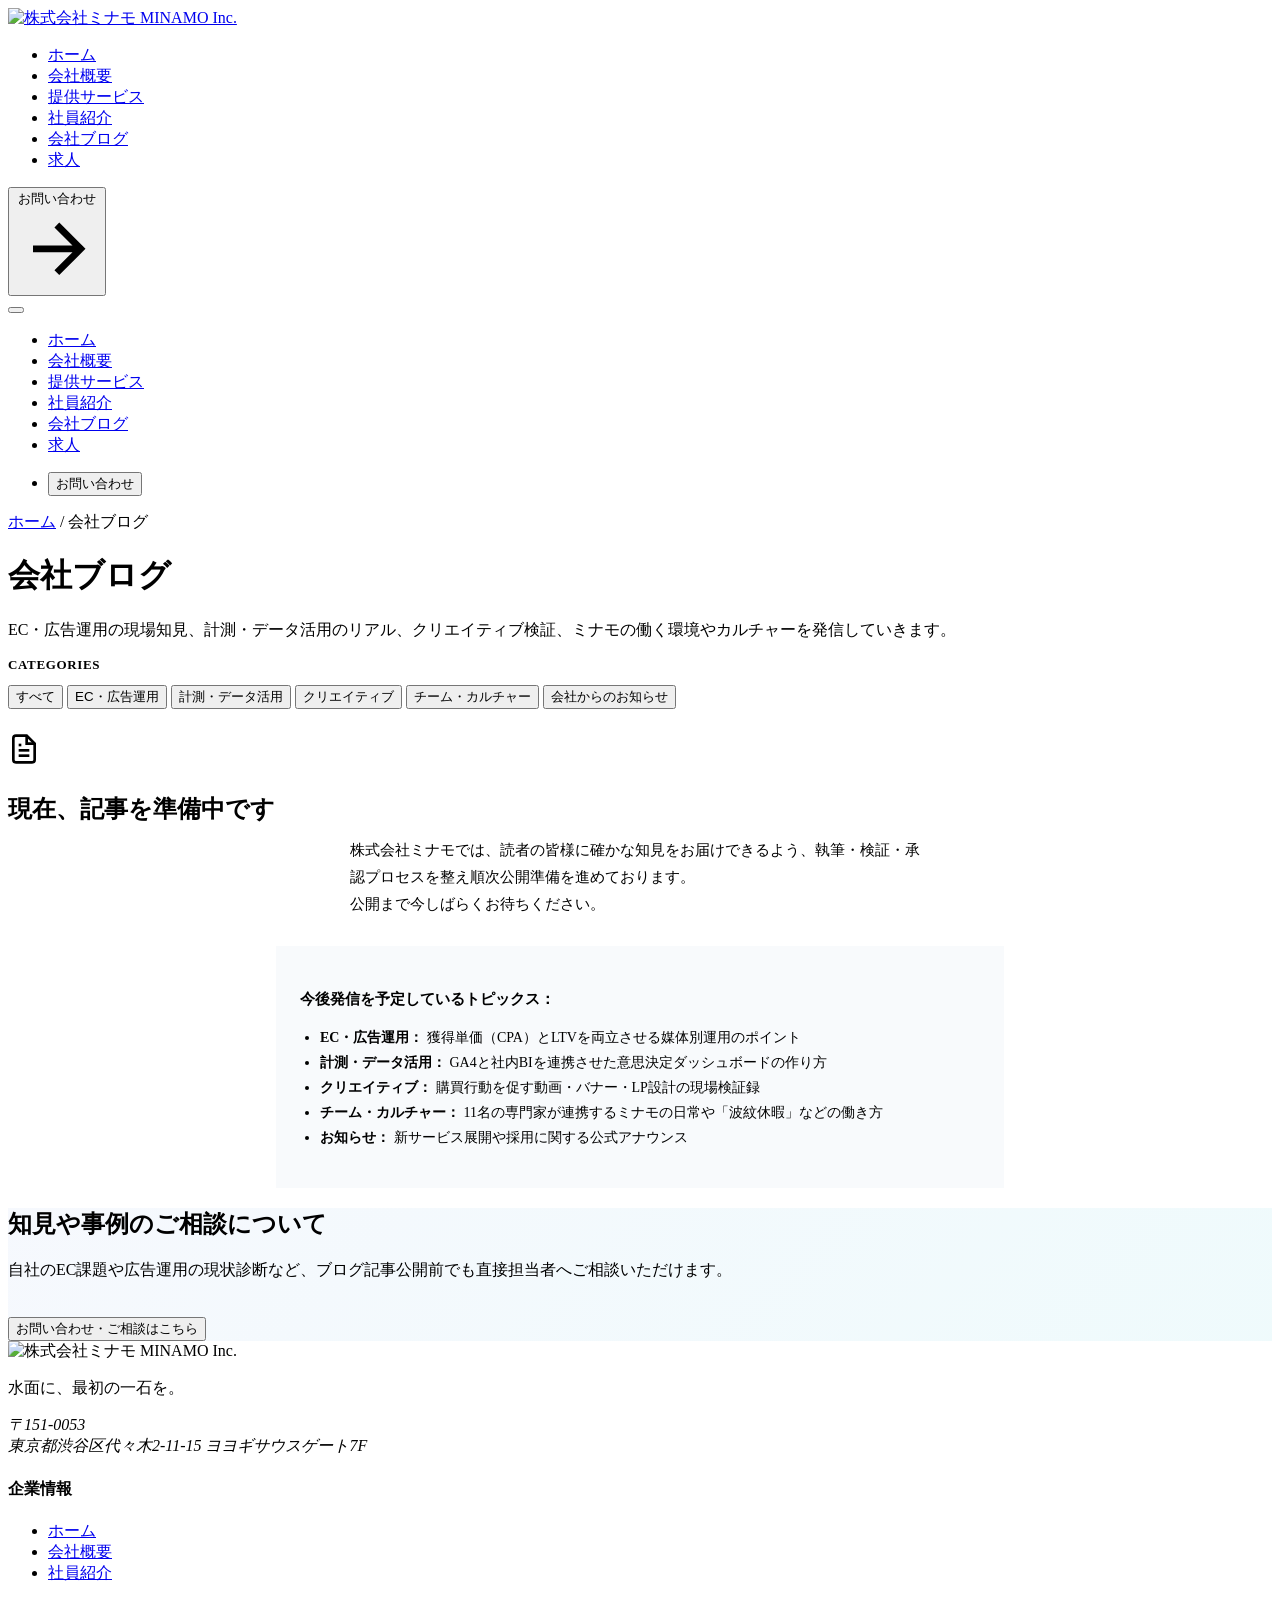
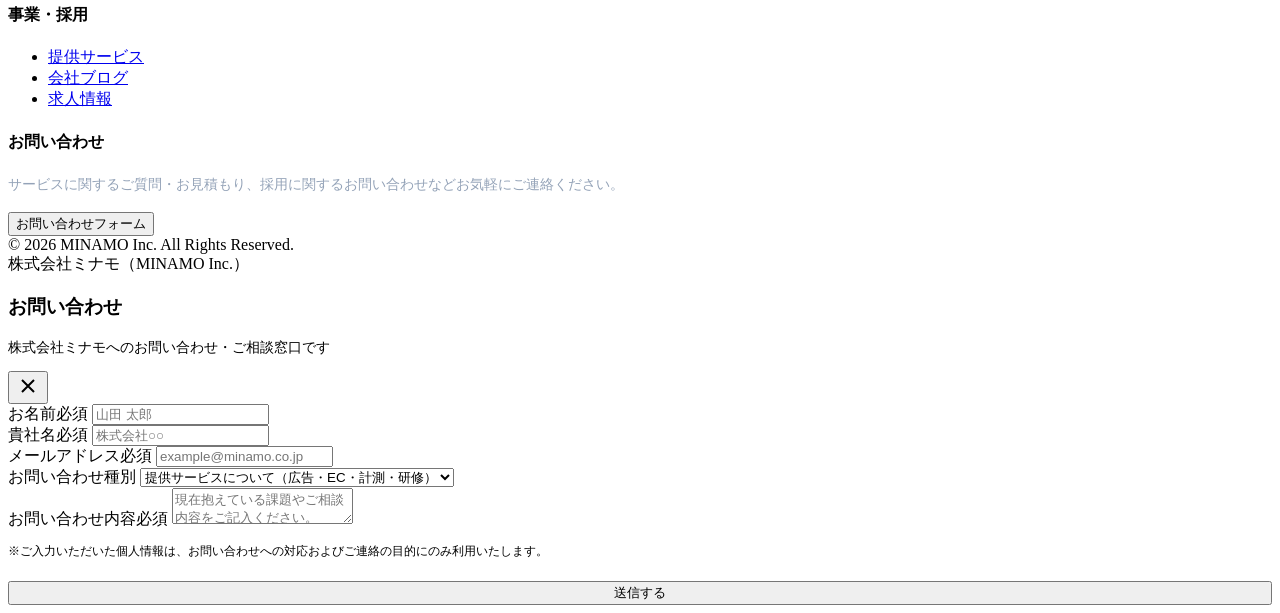
==== blog.html @ c0351ebf "Add files via upload" ====
<!DOCTYPE html>
<html lang="ja">
<head>
  <meta charset="UTF-8">
  <meta name="viewport" content="width=device-width, initial-scale=1.0">
  <title>会社ブログ｜株式会社ミナモ（MINAMO Inc.）</title>
  <meta name="description" content="株式会社ミナモ（MINAMO Inc.）の公式ブログです。EC・広告運用、計測・データ活用、クリエイティブ、チームカルチャー、会社からのお知らせをお届けします。">
  <link rel="icon" type="image/svg+xml" href="assets/images/favicon.svg">
  <link rel="stylesheet" href="assets/css/style.css">
  <link rel="stylesheet" href="assets/css/animations.css">
</head>
<body>

  <!-- Site Header -->
  <header class="site-header">
    <div class="container header-inner">
      <a href="index.html" class="site-brand" aria-label="株式会社ミナモ ホーム">
        <img src="assets/images/logo.svg" alt="株式会社ミナモ MINAMO Inc.">
      </a>
      <nav class="nav-desktop" aria-label="メインナビゲーション">
        <ul class="nav-links">
          <li><a href="index.html" class="nav-link">ホーム</a></li>
          <li><a href="company.html" class="nav-link">会社概要</a></li>
          <li><a href="services.html" class="nav-link">提供サービス</a></li>
          <li><a href="team.html" class="nav-link">社員紹介</a></li>
          <li><a href="blog.html" class="nav-link active">会社ブログ</a></li>
          <li><a href="careers.html" class="nav-link">求人</a></li>
        </ul>
        <div class="header-cta">
          <button class="btn btn-primary btn-sm" data-open-modal="contact">
            お問い合わせ
            <svg class="btn-icon" viewBox="0 0 24 24" fill="none" stroke="currentColor" stroke-width="2"><path d="M5 12h14M12 5l7 7-7 7"/></svg>
          </button>
        </div>
      </nav>
      <button class="mobile-toggle" aria-label="メニューを開閉する">
        <span class="hamburger-line"></span>
        <span class="hamburger-line"></span>
        <span class="hamburger-line"></span>
      </button>
    </div>
  </header>

  <!-- Mobile Nav Overlay -->
  <div class="mobile-nav-overlay">
    <ul class="mobile-nav-links">
      <li><a href="index.html" class="nav-link">ホーム</a></li>
      <li><a href="company.html" class="nav-link">会社概要</a></li>
      <li><a href="services.html" class="nav-link">提供サービス</a></li>
      <li><a href="team.html" class="nav-link">社員紹介</a></li>
      <li><a href="blog.html" class="nav-link active">会社ブログ</a></li>
      <li><a href="careers.html" class="nav-link">求人</a></li>
      <li style="margin-top: 16px;">
        <button class="btn btn-primary btn-lg" data-open-modal="contact">お問い合わせ</button>
      </li>
    </ul>
  </div>

  <!-- Subpage Hero -->
  <div class="subpage-hero">
    <div class="container">
      <nav class="breadcrumbs" aria-label="パンくずリスト">
        <a href="index.html">ホーム</a>
        <span>/</span>
        <span>会社ブログ</span>
      </nav>
      <h1 class="subpage-title">会社ブログ</h1>
      <p class="subpage-desc">
        EC・広告運用の現場知見、計測・データ活用のリアル、クリエイティブ検証、ミナモの働く環境やカルチャーを発信していきます。
      </p>
    </div>
  </div>

  <!-- Blog Main Section -->
  <section class="section">
    <div class="container">

      <!-- Category Filter Pills -->
      <div class="reveal">
        <div style="font-size: 0.8125rem; font-weight: 700; color: var(--color-navy); margin-bottom: 12px; letter-spacing: 0.05em;">
          CATEGORIES
        </div>
        <div class="category-pills">
          <button class="category-pill active">すべて</button>
          <button class="category-pill">EC・広告運用</button>
          <button class="category-pill">計測・データ活用</button>
          <button class="category-pill">クリエイティブ</button>
          <button class="category-pill">チーム・カルチャー</button>
          <button class="category-pill">会社からのお知らせ</button>
        </div>
      </div>

      <!-- Empty State: 記事を準備中です -->
      <div class="empty-blog-box reveal reveal-delay-1" style="margin-top: 24px;">
        <div class="empty-icon-wrap">
          <svg width="32" height="32" viewBox="0 0 24 24" fill="none" stroke="currentColor" stroke-width="2"><path d="M14 2H6a2 2 0 0 0-2 2v16a2 2 0 0 0 2 2h12a2 2 0 0 0 2-2V8z"/><polyline points="14 2 14 8 20 8"/><line x1="16" y1="13" x2="8" y2="13"/><line x1="16" y1="17" x2="8" y2="17"/><polyline points="10 9 9 9 8 9"/></svg>
        </div>
        <h3 style="font-size: 1.5rem; margin-bottom: 12px; color: var(--color-navy);">現在、記事を準備中です</h3>
        <p style="color: var(--color-text-muted); font-size: 0.9375rem; max-width: 580px; margin: 0 auto 28px; line-height: 1.8;">
          株式会社ミナモでは、読者の皆様に確かな知見をお届けできるよう、執筆・検証・承認プロセスを整え順次公開準備を進めております。<br>
          公開まで今しばらくお待ちください。
        </p>

        <!-- Category Roadmap / Preview Box -->
        <div style="max-width: 680px; margin: 0 auto; background: #F8FAFC; border: 1px solid var(--color-border); border-radius: var(--radius-md); padding: 24px; text-align: left;">
          <h4 style="font-size: 0.9375rem; color: var(--color-navy); margin-bottom: 16px; font-weight: 700;">
            今後発信を予定しているトピックス：
          </h4>
          <ul style="padding-left: 20px; font-size: 0.875rem; color: var(--color-text-body); line-height: 1.8;">
            <li><strong>EC・広告運用：</strong> 獲得単価（CPA）とLTVを両立させる媒体別運用のポイント</li>
            <li><strong>計測・データ活用：</strong> GA4と社内BIを連携させた意思決定ダッシュボードの作り方</li>
            <li><strong>クリエイティブ：</strong> 購買行動を促す動画・バナー・LP設計の現場検証録</li>
            <li><strong>チーム・カルチャー：</strong> 11名の専門家が連携するミナモの日常や「波紋休暇」などの働き方</li>
            <li><strong>お知らせ：</strong> 新サービス展開や採用に関する公式アナウンス</li>
          </ul>
        </div>
      </div>

    </div>
  </section>

  <!-- CTA Section -->
  <section class="section" style="background: linear-gradient(135deg, rgba(26, 91, 216, 0.04) 0%, rgba(52, 198, 217, 0.08) 100%); border-top: 1px solid var(--color-border);">
    <div class="container text-center reveal">
      <h2 class="section-title" style="margin-bottom: 20px;">知見や事例のご相談について</h2>
      <p class="section-lead" style="margin-left: auto; margin-right: auto; margin-bottom: 36px;">
        自社のEC課題や広告運用の現状診断など、ブログ記事公開前でも直接担当者へご相談いただけます。
      </p>
      <button class="btn btn-primary btn-lg" data-open-modal="contact">お問い合わせ・ご相談はこちら</button>
    </div>
  </section>

  <!-- Site Footer -->
  <footer class="site-footer">
    <div class="container">
      <div class="footer-top">
        <div>
          <div class="footer-brand">
            <img src="assets/images/logo-white.svg" alt="株式会社ミナモ MINAMO Inc.">
          </div>
          <p class="footer-copy-text">水面に、最初の一石を。</p>
          <address class="footer-address">
            〒151-0053<br>
            東京都渋谷区代々木2-11-15 ヨヨギサウスゲート7F
          </address>
        </div>
        <div>
          <h4 class="footer-heading">企業情報</h4>
          <ul class="footer-links">
            <li><a href="index.html">ホーム</a></li>
            <li><a href="company.html">会社概要</a></li>
            <li><a href="team.html">社員紹介</a></li>
          </ul>
        </div>
        <div>
          <h4 class="footer-heading">事業・採用</h4>
          <ul class="footer-links">
            <li><a href="services.html">提供サービス</a></li>
            <li><a href="blog.html">会社ブログ</a></li>
            <li><a href="careers.html">求人情報</a></li>
          </ul>
        </div>
        <div>
          <h4 class="footer-heading">お問い合わせ</h4>
          <p style="font-size: 0.875rem; color: #94A3B8; margin-bottom: 16px; line-height: 1.6;">
            サービスに関するご質問・お見積もり、採用に関するお問い合わせなどお気軽にご連絡ください。
          </p>
          <button class="btn btn-outline-white btn-sm" data-open-modal="contact">お問い合わせフォーム</button>
        </div>
      </div>
      <div class="footer-bottom">
        <div>&copy; 2026 MINAMO Inc. All Rights Reserved.</div>
        <div>株式会社ミナモ（MINAMO Inc.）</div>
      </div>
    </div>
  </footer>

  <!-- Contact Modal -->
  <div class="modal-backdrop" id="contact-modal" role="dialog" aria-modal="true" aria-labelledby="modal-title">
    <div class="modal-dialog">
      <div class="modal-header">
        <div>
          <h3 class="modal-title" id="modal-title">お問い合わせ</h3>
          <p style="font-size: 0.875rem; color: var(--color-text-muted); margin-top: 4px;">
            株式会社ミナモへのお問い合わせ・ご相談窓口です
          </p>
        </div>
        <button class="modal-close-btn" data-close-modal aria-label="閉じる">
          <svg width="24" height="24" viewBox="0 0 24 24" fill="none" stroke="currentColor" stroke-width="2"><path d="M18 6L6 18M6 6l12 12"/></svg>
        </button>
      </div>
      <div class="modal-body">
        <div id="contact-success-msg" style="display: none; text-align: center; padding: 32px 16px;">
          <div style="width: 56px; height: 56px; background: rgba(52, 198, 217, 0.15); border-radius: 50%; display: flex; align-items: center; justify-content: center; margin: 0 auto 16px; color: var(--color-primary);">
            <svg width="28" height="28" viewBox="0 0 24 24" fill="none" stroke="currentColor" stroke-width="2"><polyline points="20 6 9 17 4 12"/></svg>
          </div>
          <h4 style="font-size: 1.25rem; margin-bottom: 8px; color: var(--color-navy);">送信が完了しました</h4>
          <p style="color: var(--color-text-muted); font-size: 0.9375rem;">
            お問い合わせいただきありがとうございます。<br>担当者より通常2営業日以内にご連絡いたします。
          </p>
          <button class="btn btn-outline btn-sm" data-close-modal style="margin-top: 24px;">閉じる</button>
        </div>

        <form id="contact-form">
          <div class="form-group">
            <label class="form-label" for="contact-name">お名前<span class="badge-req">必須</span></label>
            <input class="form-input" type="text" id="contact-name" name="name" placeholder="山田 太郎" required>
          </div>
          <div class="form-group">
            <label class="form-label" for="contact-company">貴社名<span class="badge-req">必須</span></label>
            <input class="form-input" type="text" id="contact-company" name="company" placeholder="株式会社○○" required>
          </div>
          <div class="form-group">
            <label class="form-label" for="contact-email">メールアドレス<span class="badge-req">必須</span></label>
            <input class="form-input" type="email" id="contact-email" name="email" placeholder="example@minamo.co.jp" required>
          </div>
          <div class="form-group">
            <label class="form-label" for="contact-category">お問い合わせ種別</label>
            <select class="form-select" id="contact-category" name="category">
              <option value="service">提供サービスについて（広告・EC・計測・研修）</option>
              <option value="careers">採用・求人について</option>
              <option value="other">その他のお問い合わせ</option>
            </select>
          </div>
          <div class="form-group">
            <label class="form-label" for="contact-message">お問い合わせ内容<span class="badge-req">必須</span></label>
            <textarea class="form-textarea" id="contact-message" name="message" placeholder="現在抱えている課題やご相談内容をご記入ください。" required></textarea>
          </div>
          <p style="font-size: 0.75rem; color: var(--color-text-light); margin-bottom: 20px; line-height: 1.6;">
            ※ご入力いただいた個人情報は、お問い合わせへの対応およびご連絡の目的にのみ利用いたします。
          </p>
          <button type="submit" class="btn btn-primary" style="width: 100%;">送信する</button>
        </form>
      </div>
    </div>
  </div>

  <script src="assets/js/main.js"></script>
</body>
</html>
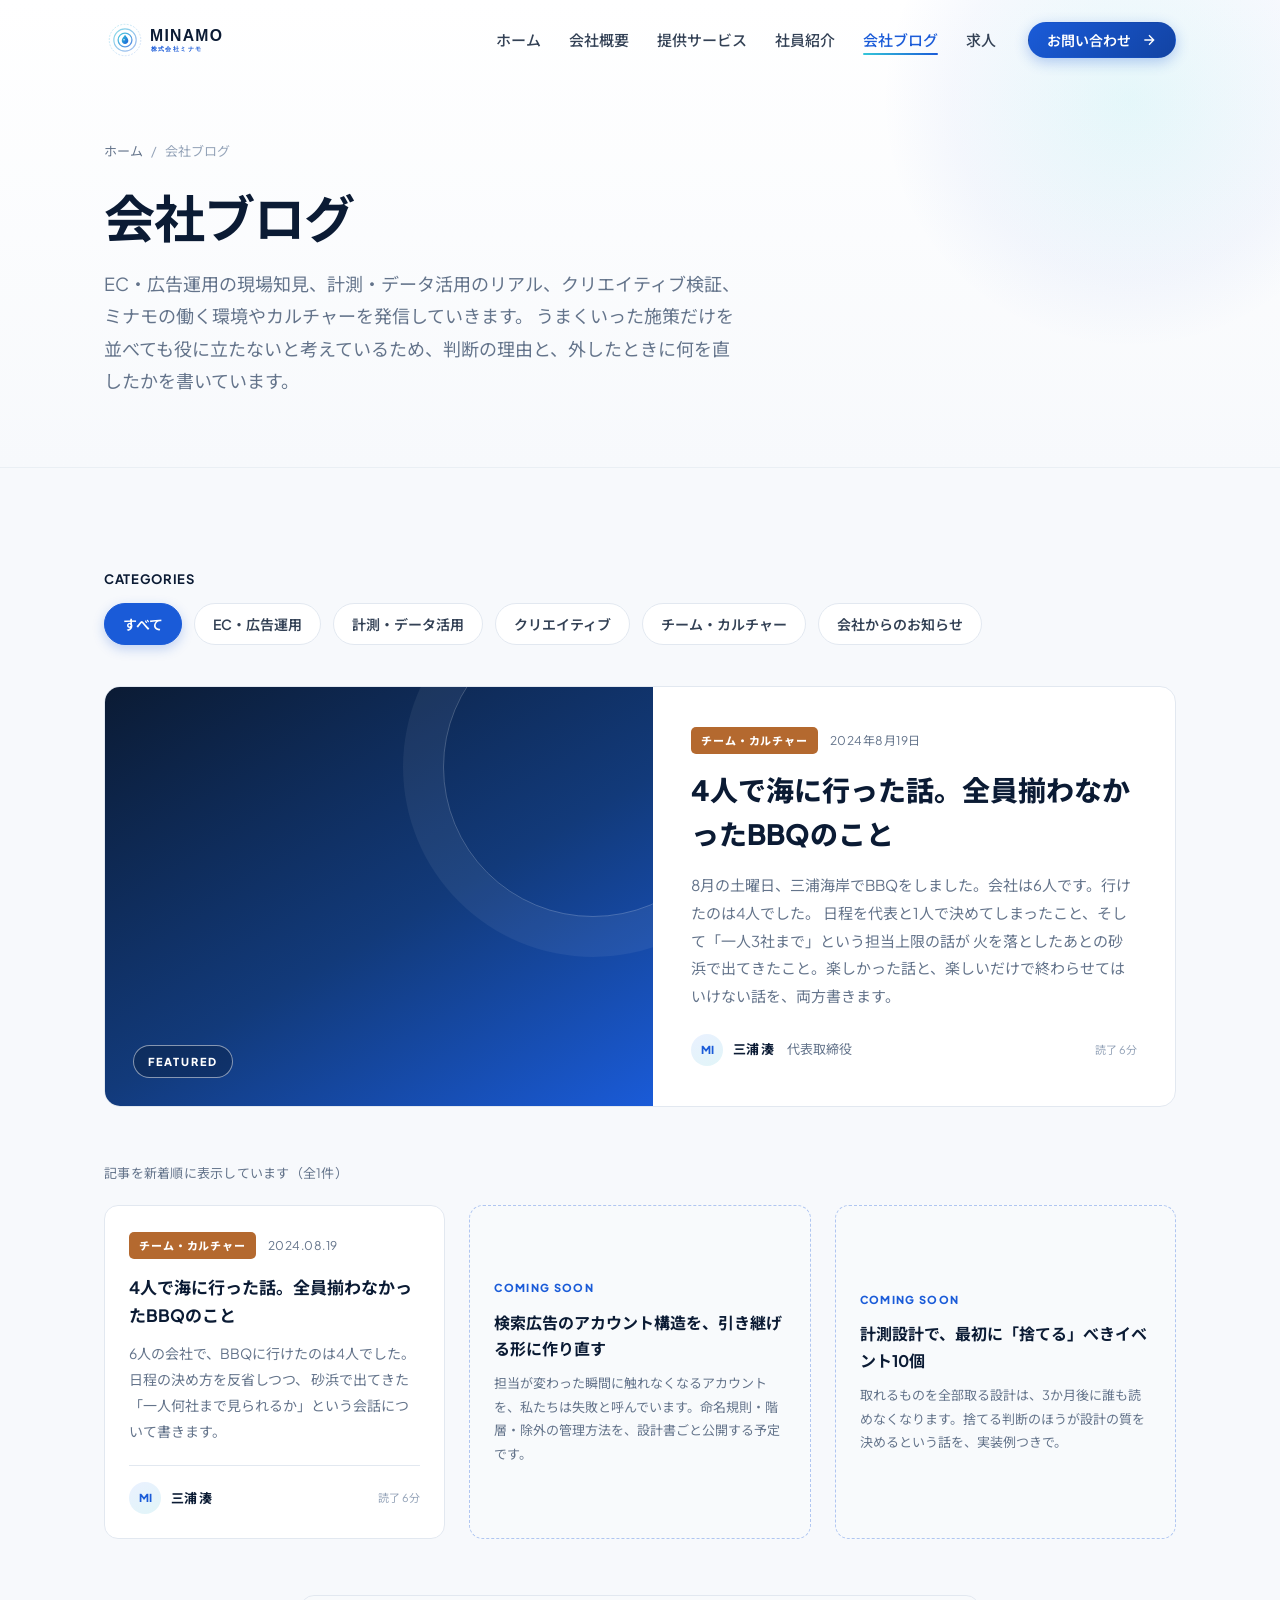
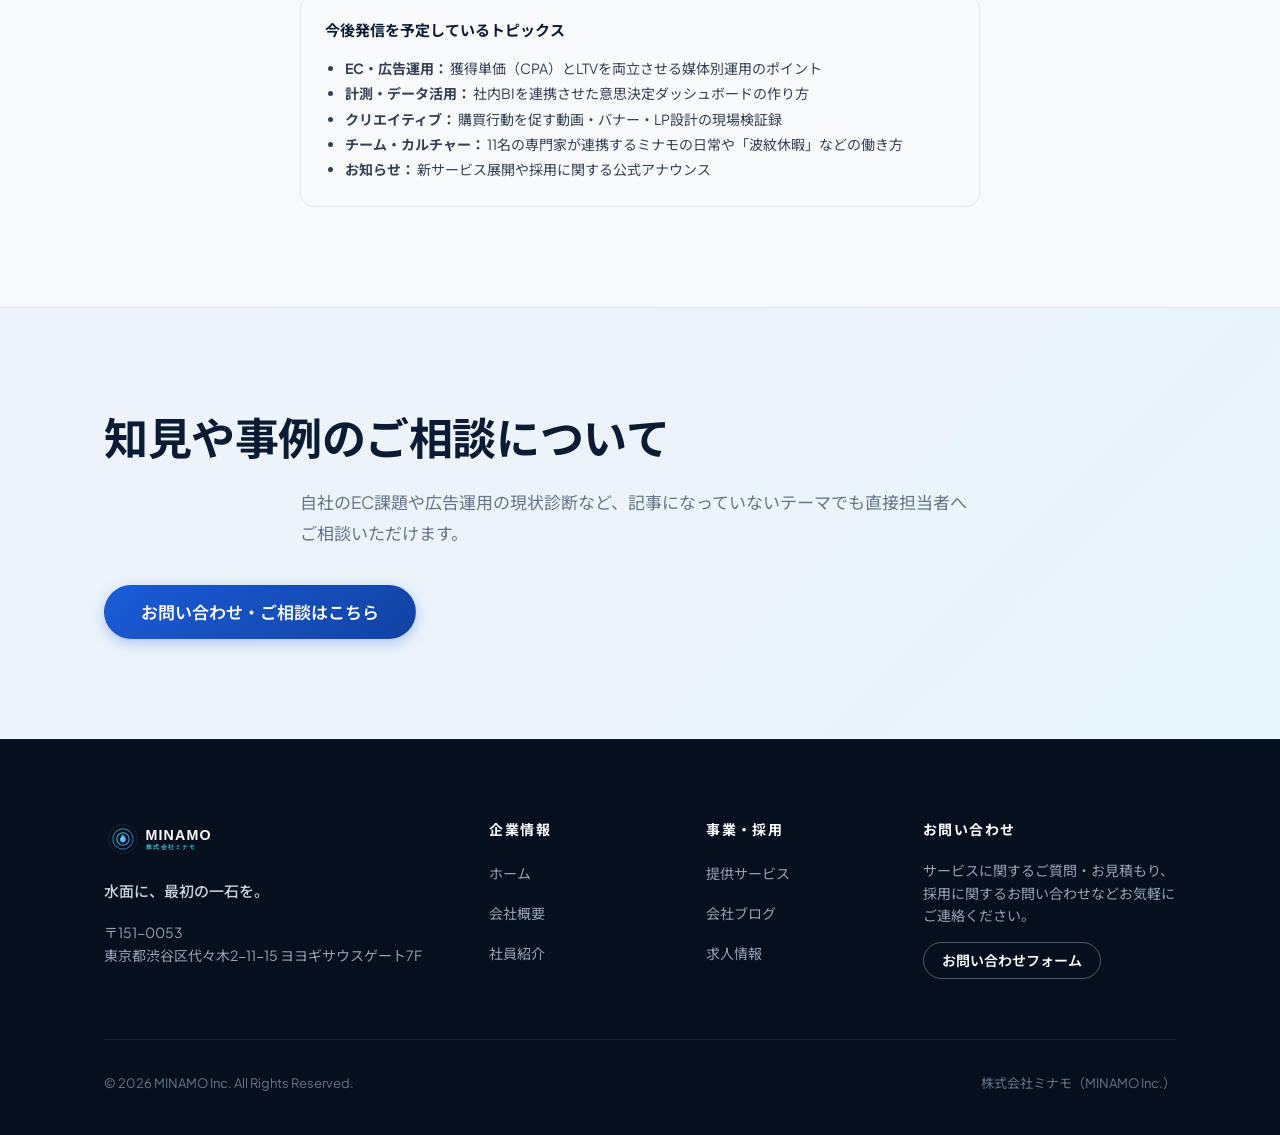
==== commit 32940f4f: "blog.html を更新" ====
--- a/blog.html
+++ b/blog.html
@@ -1,3 +1,5 @@
+<!-- Output: html -->
+<!-- File: blog.html -->
 <!DOCTYPE html>
 <html lang="ja">
 <head>
@@ -5,9 +7,136 @@
   <meta name="viewport" content="width=device-width, initial-scale=1.0">
   <title>会社ブログ｜株式会社ミナモ（MINAMO Inc.）</title>
   <meta name="description" content="株式会社ミナモ（MINAMO Inc.）の公式ブログです。EC・広告運用、計測・データ活用、クリエイティブ、チームカルチャー、会社からのお知らせをお届けします。">
+
+  <link rel="canonical" href="https://minamo-inc.github.io/blog.html">
+
+  <meta property="og:type" content="website">
+  <meta property="og:site_name" content="株式会社ミナモ（MINAMO Inc.）">
+  <meta property="og:title" content="会社ブログ｜株式会社ミナモ（MINAMO Inc.）">
+  <meta property="og:description" content="EC・広告運用の現場知見、計測・データ活用のリアル、クリエイティブ検証、ミナモの働く環境やカルチャーを発信しています。">
+  <meta property="og:url" content="https://minamo-inc.github.io/blog.html">
+  <meta property="og:image" content="https://minamo-inc.github.io/assets/images/ogp-default.jpg">
+  <meta name="twitter:card" content="summary_large_image">
+
   <link rel="icon" type="image/svg+xml" href="assets/images/favicon.svg">
+  <link rel="alternate icon" href="assets/images/favicon.ico">
+  <link rel="apple-touch-icon" href="assets/images/apple-touch-icon.png">
   <link rel="stylesheet" href="assets/css/style.css">
   <link rel="stylesheet" href="assets/css/animations.css">
+  <style>
+    /* ===== Blog Index Local Styles ===== */
+
+    /* 注目記事 */
+    .featured-post{
+      display:grid;grid-template-columns:1.05fr 1fr;gap:0;
+      border:1px solid var(--color-border,#E3E8EF);border-radius:16px;
+      overflow:hidden;background:#fff;margin:32px 0 56px;
+      transition:box-shadow .25s,transform .25s;
+    }
+    .featured-post:hover{transform:translateY(-3px);box-shadow:0 16px 38px rgba(11,27,52,.09);}
+    .featured-visual{
+      position:relative;min-height:340px;overflow:hidden;
+      background:linear-gradient(150deg,#0B1B34,#123A7A 55%,#1A5BD8);
+      display:flex;align-items:flex-end;padding:28px;
+    }
+    .featured-visual::after{
+      content:"";position:absolute;right:-90px;top:-70px;width:300px;height:300px;
+      border-radius:50%;border:1.5px solid rgba(255,255,255,.22);
+      box-shadow:0 0 0 40px rgba(255,255,255,.06);
+    }
+    .featured-visual img{position:absolute;inset:0;width:100%;height:100%;object-fit:cover;}
+    .featured-badge{
+      position:relative;z-index:2;font-size:.6875rem;font-weight:800;letter-spacing:.18em;
+      color:#fff;border:1px solid rgba(255,255,255,.5);border-radius:999px;
+      padding:6px 14px;background:rgba(11,27,52,.35);
+    }
+    .featured-body{padding:40px 38px;}
+    .featured-meta{display:flex;align-items:center;gap:12px;flex-wrap:wrap;margin-bottom:14px;}
+    .featured-body h2{
+      font-size:clamp(1.25rem,2.4vw,1.75rem);line-height:1.55;font-weight:800;
+      color:var(--color-navy,#0B1B34);margin:0 0 16px;
+    }
+    .featured-body h2 a{color:inherit;text-decoration:none;}
+    .featured-body h2 a:hover{color:var(--color-primary,#1A5BD8);}
+    .featured-body p{
+      font-size:.9375rem;line-height:1.85;color:var(--color-text-muted,#5B6472);margin:0 0 24px;
+    }
+
+    /* 記事カード */
+    .post-grid{display:grid;grid-template-columns:repeat(auto-fill,minmax(316px,1fr));gap:24px;}
+    .post-card{
+      border:1px solid var(--color-border,#E3E8EF);border-radius:14px;background:#fff;
+      padding:26px 24px 24px;display:flex;flex-direction:column;
+      transition:transform .25s,box-shadow .25s,border-color .25s;
+    }
+    .post-card:hover{
+      transform:translateY(-4px);box-shadow:0 14px 34px rgba(11,27,52,.08);
+      border-color:rgba(26,91,216,.28);
+    }
+    .post-card[hidden],.coming-card[hidden]{display:none;}
+    .post-card-top{display:flex;align-items:center;gap:12px;margin-bottom:14px;}
+    .post-card h3{
+      font-size:1.0625rem;line-height:1.65;font-weight:700;
+      color:var(--color-navy,#0B1B34);margin:0 0 12px;
+    }
+    .post-card h3 a{color:inherit;text-decoration:none;}
+    .post-card h3 a:hover{color:var(--color-primary,#1A5BD8);}
+    .post-card .excerpt{
+      font-size:.875rem;line-height:1.85;color:var(--color-text-muted,#5B6472);margin:0 0 20px;
+    }
+    .post-card-foot{margin-top:auto;padding-top:16px;border-top:1px solid var(--color-border,#E3E8EF);}
+
+    /* 共通パーツ */
+    .cat-tag{
+      display:inline-block;font-size:.6875rem;font-weight:800;letter-spacing:.08em;
+      color:#fff;background:var(--color-primary,#1A5BD8);padding:4px 10px;border-radius:5px;
+      white-space:nowrap;
+    }
+    .cat-tag.c-ec{background:#1A5BD8;}
+    .cat-tag.c-data{background:#34C6D9;color:#0B1B34;}
+    .cat-tag.c-creative{background:#7A5AC4;}
+    .cat-tag.c-culture{background:#B4692F;}
+    .cat-tag.c-news{background:#0B1B34;}
+    .post-date{font-size:.75rem;color:var(--color-text-muted,#5B6472);letter-spacing:.04em;}
+    .byline{display:flex;align-items:center;gap:10px;font-size:.8125rem;color:var(--color-text-muted,#5B6472);}
+    .byline .ava{
+      width:32px;height:32px;border-radius:50%;flex:none;overflow:hidden;
+      display:flex;align-items:center;justify-content:center;
+      background:linear-gradient(150deg,#EAF1FF,#E1F5F8);
+      color:var(--color-primary,#1A5BD8);font-weight:800;font-size:.6875rem;
+    }
+    .byline .ava img{width:100%;height:100%;object-fit:cover;}
+    .byline b{color:var(--color-navy,#0B1B34);font-weight:700;}
+    .byline .rt{margin-left:auto;font-size:.6875rem;color:var(--color-text-light,#94A3B8);}
+
+    /* 準備中カード */
+    .coming-card{
+      border:1px dashed rgba(26,91,216,.32);border-radius:14px;background:#F8FAFC;
+      padding:26px 24px;display:flex;flex-direction:column;justify-content:center;
+    }
+    .coming-card .label{
+      font-size:.6875rem;font-weight:800;letter-spacing:.12em;
+      color:var(--color-primary,#1A5BD8);margin-bottom:12px;
+    }
+    .coming-card h3{
+      font-size:1rem;line-height:1.65;font-weight:700;
+      color:var(--color-navy,#0B1B34);margin:0 0 10px;
+    }
+    .coming-card p{font-size:.8125rem;line-height:1.8;color:var(--color-text-muted,#5B6472);margin:0;}
+
+    /* 件数表示 */
+    .result-count{
+      font-size:.8125rem;color:var(--color-text-muted,#5B6472);
+      margin:28px 0 20px;letter-spacing:.02em;
+    }
+    .no-result{text-align:center;padding:56px 20px;color:var(--color-text-muted,#5B6472);font-size:.9375rem;}
+
+    @media(max-width:860px){
+      .featured-post{grid-template-columns:1fr;}
+      .featured-visual{min-height:200px;}
+      .featured-body{padding:30px 26px;}
+    }
+  </style>
 </head>
 <body>
 
@@ -67,6 +196,7 @@
       <h1 class="subpage-title">会社ブログ</h1>
       <p class="subpage-desc">
         EC・広告運用の現場知見、計測・データ活用のリアル、クリエイティブ検証、ミナモの働く環境やカルチャーを発信していきます。
+        うまくいった施策だけを並べても役に立たないと考えているため、判断の理由と、外したときに何を直したかを書いています。
       </p>
     </div>
   </div>
@@ -80,40 +210,97 @@
         <div style="font-size: 0.8125rem; font-weight: 700; color: var(--color-navy); margin-bottom: 12px; letter-spacing: 0.05em;">
           CATEGORIES
         </div>
-        <div class="category-pills">
-          <button class="category-pill active">すべて</button>
-          <button class="category-pill">EC・広告運用</button>
-          <button class="category-pill">計測・データ活用</button>
-          <button class="category-pill">クリエイティブ</button>
-          <button class="category-pill">チーム・カルチャー</button>
-          <button class="category-pill">会社からのお知らせ</button>
-        </div>
-      </div>
-
-      <!-- Empty State: 記事を準備中です -->
-      <div class="empty-blog-box reveal reveal-delay-1" style="margin-top: 24px;">
-        <div class="empty-icon-wrap">
-          <svg width="32" height="32" viewBox="0 0 24 24" fill="none" stroke="currentColor" stroke-width="2"><path d="M14 2H6a2 2 0 0 0-2 2v16a2 2 0 0 0 2 2h12a2 2 0 0 0 2-2V8z"/><polyline points="14 2 14 8 20 8"/><line x1="16" y1="13" x2="8" y2="13"/><line x1="16" y1="17" x2="8" y2="17"/><polyline points="10 9 9 9 8 9"/></svg>
-        </div>
-        <h3 style="font-size: 1.5rem; margin-bottom: 12px; color: var(--color-navy);">現在、記事を準備中です</h3>
-        <p style="color: var(--color-text-muted); font-size: 0.9375rem; max-width: 580px; margin: 0 auto 28px; line-height: 1.8;">
-          株式会社ミナモでは、読者の皆様に確かな知見をお届けできるよう、執筆・検証・承認プロセスを整え順次公開準備を進めております。<br>
-          公開まで今しばらくお待ちください。
-        </p>
-
-        <!-- Category Roadmap / Preview Box -->
-        <div style="max-width: 680px; margin: 0 auto; background: #F8FAFC; border: 1px solid var(--color-border); border-radius: var(--radius-md); padding: 24px; text-align: left;">
-          <h4 style="font-size: 0.9375rem; color: var(--color-navy); margin-bottom: 16px; font-weight: 700;">
-            今後発信を予定しているトピックス：
-          </h4>
-          <ul style="padding-left: 20px; font-size: 0.875rem; color: var(--color-text-body); line-height: 1.8;">
-            <li><strong>EC・広告運用：</strong> 獲得単価（CPA）とLTVを両立させる媒体別運用のポイント</li>
-            <li><strong>計測・データ活用：</strong> GA4と社内BIを連携させた意思決定ダッシュボードの作り方</li>
-            <li><strong>クリエイティブ：</strong> 購買行動を促す動画・バナー・LP設計の現場検証録</li>
-            <li><strong>チーム・カルチャー：</strong> 11名の専門家が連携するミナモの日常や「波紋休暇」などの働き方</li>
-            <li><strong>お知らせ：</strong> 新サービス展開や採用に関する公式アナウンス</li>
-          </ul>
-        </div>
+        <div class="category-pills" id="category-pills">
+          <button class="category-pill active" data-cat="">すべて</button>
+          <button class="category-pill" data-cat="ec">EC・広告運用</button>
+          <button class="category-pill" data-cat="data">計測・データ活用</button>
+          <button class="category-pill" data-cat="creative">クリエイティブ</button>
+          <button class="category-pill" data-cat="culture">チーム・カルチャー</button>
+          <button class="category-pill" data-cat="news">会社からのお知らせ</button>
+        </div>
+      </div>
+
+      <!-- Featured Post -->
+      <article class="featured-post reveal reveal-delay-1" data-cat="culture">
+        <a class="featured-visual" href="blog-summer-bbq-2024.html" aria-label="「4人で海に行った話。」を読む">
+          <!-- <img src="assets/images/blog/2024-08-bbq/ogp.jpg" alt="三浦海岸でのBBQの様子"> -->
+          <span class="featured-badge">FEATURED</span>
+        </a>
+        <div class="featured-body">
+          <div class="featured-meta">
+            <span class="cat-tag c-culture">チーム・カルチャー</span>
+            <time class="post-date" datetime="2024-08-19">2024年8月19日</time>
+          </div>
+          <h2><a href="blog-summer-bbq-2024.html">4人で海に行った話。全員揃わなかったBBQのこと</a></h2>
+          <p>
+            8月の土曜日、三浦海岸でBBQをしました。会社は6人です。行けたのは4人でした。
+            日程を代表と1人で決めてしまったこと、そして「一人3社まで」という担当上限の話が
+            火を落としたあとの砂浜で出てきたこと。楽しかった話と、楽しいだけで終わらせてはいけない話を、両方書きます。
+          </p>
+          <div class="byline">
+            <span class="ava">MI</span>
+            <span><b>三浦 湊</b>　代表取締役</span>
+            <span class="rt">読了 6分</span>
+          </div>
+        </div>
+      </article>
+
+      <!-- Result Count -->
+      <p class="result-count" id="result-count">記事を新着順に表示しています（全1件）</p>
+
+      <!-- Post Grid -->
+      <div class="post-grid reveal reveal-delay-2" id="post-grid">
+
+        <!-- 記事01 -->
+        <article class="post-card" data-cat="culture">
+          <div class="post-card-top">
+            <span class="cat-tag c-culture">チーム・カルチャー</span>
+            <time class="post-date" datetime="2024-08-19">2024.08.19</time>
+          </div>
+          <h3><a href="blog-summer-bbq-2024.html">4人で海に行った話。全員揃わなかったBBQのこと</a></h3>
+          <p class="excerpt">
+            6人の会社で、BBQに行けたのは4人でした。日程の決め方を反省しつつ、
+            砂浜で出てきた「一人何社まで見られるか」という会話について書きます。
+          </p>
+          <div class="post-card-foot">
+            <div class="byline">
+              <span class="ava">MI</span>
+              <span><b>三浦 湊</b></span>
+              <span class="rt">読了 6分</span>
+            </div>
+          </div>
+        </article>
+
+        <!-- 公開予定 -->
+        <article class="coming-card" data-cat="ec">
+          <p class="label">COMING SOON</p>
+          <h3>検索広告のアカウント構造を、引き継げる形に作り直す</h3>
+          <p>担当が変わった瞬間に触れなくなるアカウントを、私たちは失敗と呼んでいます。命名規則・階層・除外の管理方法を、設計書ごと公開する予定です。</p>
+        </article>
+
+        <article class="coming-card" data-cat="data">
+          <p class="label">COMING SOON</p>
+          <h3>計測設計で、最初に「捨てる」べきイベント10個</h3>
+          <p>取れるものを全部取る設計は、3か月後に誰も読めなくなります。捨てる判断のほうが設計の質を決めるという話を、実装例つきで。</p>
+        </article>
+
+      </div>
+
+      <!-- No Result -->
+      <p class="no-result" id="no-result" hidden>該当するカテゴリの記事はまだありません。</p>
+
+      <!-- Roadmap -->
+      <div class="reveal" style="max-width: 680px; margin: 56px auto 0; background: #F8FAFC; border: 1px solid var(--color-border); border-radius: var(--radius-md); padding: 24px;">
+        <h4 style="font-size: 0.9375rem; color: var(--color-navy); margin-bottom: 16px; font-weight: 700;">
+          今後発信を予定しているトピックス
+        </h4>
+        <ul style="padding-left: 20px; font-size: 0.875rem; color: var(--color-text-body); line-height: 1.8;">
+          <li><strong>EC・広告運用：</strong> 獲得単価（CPA）とLTVを両立させる媒体別運用のポイント</li>
+          <li><strong>計測・データ活用：</strong> 社内BIを連携させた意思決定ダッシュボードの作り方</li>
+          <li><strong>クリエイティブ：</strong> 購買行動を促す動画・バナー・LP設計の現場検証録</li>
+          <li><strong>チーム・カルチャー：</strong> 11名の専門家が連携するミナモの日常や「波紋休暇」などの働き方</li>
+          <li><strong>お知らせ：</strong> 新サービス展開や採用に関する公式アナウンス</li>
+        </ul>
       </div>
 
     </div>
@@ -124,7 +311,7 @@
     <div class="container text-center reveal">
       <h2 class="section-title" style="margin-bottom: 20px;">知見や事例のご相談について</h2>
       <p class="section-lead" style="margin-left: auto; margin-right: auto; margin-bottom: 36px;">
-        自社のEC課題や広告運用の現状診断など、ブログ記事公開前でも直接担当者へご相談いただけます。
+        自社のEC課題や広告運用の現状診断など、記事になっていないテーマでも直接担当者へご相談いただけます。
       </p>
       <button class="btn btn-primary btn-lg" data-open-modal="contact">お問い合わせ・ご相談はこちら</button>
     </div>
@@ -169,7 +356,7 @@
         </div>
       </div>
       <div class="footer-bottom">
-        <div>&copy; 2026 MINAMO Inc. All Rights Reserved.</div>
+        <div>&copy; <span data-current-year>2026</span> MINAMO Inc. All Rights Reserved.</div>
         <div>株式会社ミナモ（MINAMO Inc.）</div>
       </div>
     </div>
@@ -201,7 +388,11 @@
           <button class="btn btn-outline btn-sm" data-close-modal style="margin-top: 24px;">閉じる</button>
         </div>
 
-        <form id="contact-form">
+        <form id="contact-form" action="https://formspree.io/f/XXXXXXXX" method="POST">
+          <input type="hidden" name="_subject" value="【MINAMO】Webサイトからのお問い合わせ">
+          <input type="hidden" name="_replyto" value="">
+          <input type="hidden" name="_page" value="blog.html">
+
           <div class="form-group">
             <label class="form-label" for="contact-name">お名前<span class="badge-req">必須</span></label>
             <input class="form-input" type="text" id="contact-name" name="name" placeholder="山田 太郎" required>
@@ -235,6 +426,6 @@
     </div>
   </div>
 
-  <script src="assets/js/main.js"></script>
+  <script src="assets/js/main.js" defer></script>
 </body>
-</html>
+</html>
--- a/assets/css/style.css
+++ b/assets/css/style.css
@@ -0,0 +1,1192 @@
+/* ============================================================
+   株式会社ミナモ (MINAMO Inc.) - Official Stylesheet
+   Design Concept: 一石から広がる波紋。
+   ============================================================ */
+
+@import url('https://fonts.googleapis.com/css2?family=Noto+Sans+JP:wght@300;400;500;600;700;800&family=Plus+Jakarta+Sans:wght@400;500;600;700;800&display=swap');
+
+:root {
+  /* Brand Colors */
+  --color-primary: #1A5BD8;       /* MINAMO BLUE */
+  --color-primary-dark: #1243A3;
+  --color-primary-light: #EBF1FD;
+  --color-accent: #34C6D9;        /* RIPPLE CYAN */
+  --color-accent-light: #E5F9FC;
+  --color-navy: #0B1B34;          /* DEEP NAVY */
+  --color-navy-light: #162B4F;
+  --color-navy-dark: #060F1E;
+  
+  /* Neutral Colors */
+  --color-bg: #F7F9FC;            /* Background */
+  --color-surface: #FFFFFF;
+  --color-surface-trans: rgba(255, 255, 255, 0.85);
+  --color-border: #E2E8F0;
+  --color-border-light: rgba(226, 232, 240, 0.7);
+  --color-text-main: #0B1B34;
+  --color-text-body: #334155;
+  --color-text-muted: #64748B;
+  --color-text-light: #94A3B8;
+
+  /* Layout */
+  --max-width: 1120px;
+  --header-height: 80px;
+  --radius-sm: 8px;
+  --radius-md: 14px;
+  --radius-lg: 24px;
+  --radius-full: 9999px;
+
+  /* Shadows */
+  --shadow-sm: 0 2px 8px rgba(11, 27, 52, 0.04);
+  --shadow-md: 0 8px 24px rgba(11, 27, 52, 0.06);
+  --shadow-lg: 0 16px 40px rgba(11, 27, 52, 0.09);
+  --shadow-glow: 0 0 30px rgba(52, 198, 217, 0.25);
+
+  /* Typography */
+  --font-base: 'Plus Jakarta Sans', 'Noto Sans JP', -apple-system, BlinkMacSystemFont, "Segoe UI", Roboto, sans-serif;
+  --font-ja: 'Noto Sans JP', sans-serif;
+  --transition-fast: 0.2s ease;
+  --transition-base: 0.35s cubic-bezier(0.16, 1, 0.3, 1);
+}
+
+/* Reset & Base */
+*, *::before, *::after {
+  box-sizing: border-box;
+  margin: 0;
+  padding: 0;
+}
+
+html {
+  font-size: 16px;
+  scroll-behavior: smooth;
+  -webkit-font-smoothing: antialiased;
+  -moz-osx-font-smoothing: grayscale;
+}
+
+body {
+  font-family: var(--font-base);
+  background-color: var(--color-bg);
+  color: var(--color-text-body);
+  line-height: 1.75;
+  overflow-x: hidden;
+  position: relative;
+  min-height: 100vh;
+}
+
+a {
+  color: inherit;
+  text-decoration: none;
+  transition: color var(--transition-fast);
+}
+
+img, svg {
+  display: block;
+  max-width: 100%;
+}
+
+button, input, textarea, select {
+  font: inherit;
+}
+
+/* Typography Helpers */
+h1, h2, h3, h4, h5, h6 {
+  color: var(--color-navy);
+  font-weight: 700;
+  line-height: 1.35;
+}
+
+.text-gradient {
+  background: linear-gradient(135deg, var(--color-accent) 0%, var(--color-primary) 100%);
+  -webkit-background-clip: text;
+  -webkit-text-fill-color: transparent;
+}
+
+.text-gradient-cyan {
+  background: linear-gradient(135deg, #A8F0FB 0%, var(--color-accent) 100%);
+  -webkit-background-clip: text;
+  -webkit-text-fill-color: transparent;
+}
+
+/* Layout Container */
+.container {
+  width: 100%;
+  max-width: var(--max-width);
+  margin-left: auto;
+  margin-right: auto;
+  padding-left: 24px;
+  padding-right: 24px;
+}
+
+.container-narrow {
+  max-width: 860px;
+}
+
+/* Section Common */
+.section {
+  padding-top: 100px;
+  padding-bottom: 100px;
+  position: relative;
+}
+
+.section-dark {
+  background-color: var(--color-navy);
+  color: #E2E8F0;
+}
+.section-dark h2, .section-dark h3, .section-dark h4 {
+  color: #FFFFFF;
+}
+.section-dark .section-lead {
+  color: #94A3B8;
+}
+
+.section-header {
+  margin-bottom: 64px;
+}
+.section-header.text-center {
+  text-align: center;
+}
+
+.section-tag {
+  display: inline-flex;
+  align-items: center;
+  gap: 8px;
+  font-size: 0.8125rem;
+  font-weight: 700;
+  letter-spacing: 0.15em;
+  text-transform: uppercase;
+  color: var(--color-primary);
+  background-color: rgba(26, 91, 216, 0.08);
+  padding: 6px 14px;
+  border-radius: var(--radius-full);
+  margin-bottom: 16px;
+  border: 1px solid rgba(26, 91, 216, 0.15);
+}
+
+.section-dark .section-tag {
+  color: var(--color-accent);
+  background-color: rgba(52, 198, 217, 0.12);
+  border-color: rgba(52, 198, 217, 0.25);
+}
+
+.section-tag-dot {
+  width: 6px;
+  height: 6px;
+  background-color: currentColor;
+  border-radius: 50%;
+  box-shadow: 0 0 8px currentColor;
+}
+
+.section-title {
+  font-size: clamp(1.85rem, 3.5vw, 2.75rem);
+  letter-spacing: -0.01em;
+  margin-bottom: 16px;
+}
+
+.section-lead {
+  font-size: 1.0625rem;
+  color: var(--color-text-muted);
+  max-width: 680px;
+  line-height: 1.8;
+}
+.section-header.text-center .section-lead {
+  margin-left: auto;
+  margin-right: auto;
+}
+
+/* ============================================================
+   Header & Navigation
+   ============================================================ */
+.site-header {
+  position: fixed;
+  top: 0;
+  left: 0;
+  width: 100%;
+  height: var(--header-height);
+  z-index: 1000;
+  display: flex;
+  align-items: center;
+  transition: background-color var(--transition-base), backdrop-filter var(--transition-base), box-shadow var(--transition-base);
+}
+
+.site-header.scrolled {
+  background-color: rgba(255, 255, 255, 0.92);
+  backdrop-filter: blur(14px);
+  -webkit-backdrop-filter: blur(14px);
+  box-shadow: 0 4px 20px rgba(11, 27, 52, 0.05);
+}
+
+.header-inner {
+  display: flex;
+  align-items: center;
+  justify-content: space-between;
+  width: 100%;
+}
+
+.site-brand {
+  display: flex;
+  align-items: center;
+  z-index: 1001;
+}
+
+.site-brand img {
+  height: 42px;
+  width: auto;
+}
+
+.nav-desktop {
+  display: flex;
+  align-items: center;
+  gap: 32px;
+}
+
+.nav-links {
+  display: flex;
+  align-items: center;
+  list-style: none;
+  gap: 28px;
+}
+
+.nav-link {
+  font-size: 0.9375rem;
+  font-weight: 500;
+  color: var(--color-text-body);
+  position: relative;
+  padding: 6px 0;
+  transition: color var(--transition-fast);
+}
+
+.nav-link::after {
+  content: '';
+  position: absolute;
+  bottom: 0;
+  left: 0;
+  width: 0%;
+  height: 2px;
+  background: linear-gradient(90deg, var(--color-accent), var(--color-primary));
+  transition: width var(--transition-fast);
+  border-radius: 2px;
+}
+
+.nav-link:hover,
+.nav-link.active {
+  color: var(--color-primary);
+}
+
+.nav-link:hover::after,
+.nav-link.active::after {
+  width: 100%;
+}
+
+.header-cta {
+  display: flex;
+  align-items: center;
+}
+
+/* Mobile Toggle */
+.mobile-toggle {
+  display: none;
+  background: none;
+  border: none;
+  cursor: pointer;
+  padding: 10px;
+  z-index: 1001;
+}
+
+.hamburger-line {
+  display: block;
+  width: 24px;
+  height: 2px;
+  background-color: var(--color-navy);
+  margin: 5px 0;
+  transition: transform var(--transition-base), opacity var(--transition-base);
+}
+
+.mobile-toggle.active .hamburger-line:nth-child(1) {
+  transform: translateY(7px) rotate(45deg);
+}
+.mobile-toggle.active .hamburger-line:nth-child(2) {
+  opacity: 0;
+}
+.mobile-toggle.active .hamburger-line:nth-child(3) {
+  transform: translateY(-7px) rotate(-45deg);
+}
+
+/* Mobile Nav Overlay */
+.mobile-nav-overlay {
+  position: fixed;
+  top: 0;
+  left: 0;
+  width: 100%;
+  height: 100vh;
+  background-color: rgba(247, 249, 252, 0.98);
+  backdrop-filter: blur(20px);
+  z-index: 1000;
+  display: flex;
+  flex-direction: column;
+  justify-content: center;
+  align-items: center;
+  opacity: 0;
+  pointer-events: none;
+  transition: opacity var(--transition-base);
+}
+
+.mobile-nav-overlay.active {
+  opacity: 1;
+  pointer-events: auto;
+}
+
+.mobile-nav-links {
+  list-style: none;
+  text-align: center;
+  display: flex;
+  flex-direction: column;
+  gap: 24px;
+}
+
+.mobile-nav-links .nav-link {
+  font-size: 1.35rem;
+  font-weight: 600;
+}
+
+/* ============================================================
+   Buttons & CTA
+   ============================================================ */
+.btn {
+  display: inline-flex;
+  align-items: center;
+  justify-content: center;
+  gap: 10px;
+  padding: 12px 24px;
+  font-size: 0.9375rem;
+  font-weight: 600;
+  border-radius: var(--radius-full);
+  cursor: pointer;
+  transition: all var(--transition-base);
+  border: 1px solid transparent;
+  line-height: 1.2;
+  position: relative;
+  overflow: hidden;
+}
+
+.btn-primary {
+  background: linear-gradient(135deg, var(--color-primary) 0%, #1243A3 100%);
+  color: #FFFFFF;
+  box-shadow: 0 4px 14px rgba(26, 91, 216, 0.3);
+}
+
+.btn-primary:hover {
+  transform: translateY(-2px);
+  box-shadow: 0 6px 20px rgba(26, 91, 216, 0.45);
+  color: #FFFFFF;
+}
+
+.btn-accent {
+  background: linear-gradient(135deg, var(--color-accent) 0%, var(--color-primary) 100%);
+  color: #FFFFFF;
+  box-shadow: 0 4px 16px rgba(52, 198, 217, 0.35);
+}
+
+.btn-accent:hover {
+  transform: translateY(-2px);
+  box-shadow: 0 8px 24px rgba(52, 198, 217, 0.5);
+  color: #FFFFFF;
+}
+
+.btn-outline {
+  background-color: transparent;
+  border-color: rgba(11, 27, 52, 0.2);
+  color: var(--color-navy);
+}
+
+.btn-outline:hover {
+  border-color: var(--color-primary);
+  color: var(--color-primary);
+  background-color: rgba(26, 91, 216, 0.04);
+}
+
+.btn-outline-white {
+  background-color: transparent;
+  border-color: rgba(255, 255, 255, 0.3);
+  color: #FFFFFF;
+}
+
+.btn-outline-white:hover {
+  border-color: var(--color-accent);
+  color: var(--color-accent);
+  background-color: rgba(52, 198, 217, 0.1);
+}
+
+.btn-sm {
+  padding: 9px 18px;
+  font-size: 0.875rem;
+}
+
+.btn-lg {
+  padding: 16px 36px;
+  font-size: 1.0625rem;
+}
+
+.btn-icon {
+  width: 16px;
+  height: 16px;
+  transition: transform var(--transition-fast);
+}
+
+.btn:hover .btn-icon {
+  transform: translateX(4px);
+}
+
+/* ============================================================
+   Page Header (Hero for Subpages)
+   ============================================================ */
+.subpage-hero {
+  padding-top: calc(var(--header-height) + 60px);
+  padding-bottom: 70px;
+  background: linear-gradient(180deg, #FFFFFF 0%, var(--color-bg) 100%);
+  position: relative;
+  border-bottom: 1px solid var(--color-border-light);
+  overflow: hidden;
+}
+
+.subpage-hero::before {
+  content: '';
+  position: absolute;
+  top: -150px;
+  right: -100px;
+  width: 500px;
+  height: 500px;
+  background: radial-gradient(circle, rgba(52, 198, 217, 0.12) 0%, rgba(26, 91, 216, 0.04) 50%, transparent 70%);
+  border-radius: 50%;
+  pointer-events: none;
+}
+
+.breadcrumbs {
+  display: flex;
+  align-items: center;
+  gap: 8px;
+  font-size: 0.8125rem;
+  color: var(--color-text-light);
+  margin-bottom: 20px;
+}
+
+.breadcrumbs a {
+  color: var(--color-text-muted);
+}
+.breadcrumbs a:hover {
+  color: var(--color-primary);
+}
+
+.subpage-title {
+  font-size: clamp(2.2rem, 4vw, 3.25rem);
+  letter-spacing: -0.02em;
+  margin-bottom: 16px;
+}
+
+.subpage-desc {
+  font-size: 1.125rem;
+  color: var(--color-text-muted);
+  max-width: 640px;
+  line-height: 1.8;
+}
+
+/* ============================================================
+   Cards & Grids
+   ============================================================ */
+.grid-2 {
+  display: grid;
+  grid-template-columns: repeat(2, 1fr);
+  gap: 32px;
+}
+
+.grid-3 {
+  display: grid;
+  grid-template-columns: repeat(3, 1fr);
+  gap: 28px;
+}
+
+.grid-4 {
+  display: grid;
+  grid-template-columns: repeat(4, 1fr);
+  gap: 24px;
+}
+
+.card {
+  background: var(--color-surface);
+  border-radius: var(--radius-md);
+  padding: 36px 32px;
+  border: 1px solid var(--color-border);
+  box-shadow: var(--shadow-sm);
+  transition: all var(--transition-base);
+  position: relative;
+}
+
+.card:hover {
+  transform: translateY(-5px);
+  box-shadow: var(--shadow-lg);
+  border-color: rgba(52, 198, 217, 0.5);
+}
+
+.card-icon-wrap {
+  width: 56px;
+  height: 56px;
+  border-radius: 14px;
+  background: linear-gradient(135deg, rgba(52, 198, 217, 0.15) 0%, rgba(26, 91, 216, 0.1) 100%);
+  display: flex;
+  align-items: center;
+  justify-content: center;
+  margin-bottom: 24px;
+  color: var(--color-primary);
+}
+
+.card-icon-wrap svg {
+  width: 28px;
+  height: 28px;
+}
+
+/* Dark Card variant */
+.card-dark {
+  background: rgba(22, 43, 79, 0.6);
+  backdrop-filter: blur(10px);
+  border: 1px solid rgba(255, 255, 255, 0.08);
+}
+.card-dark:hover {
+  border-color: var(--color-accent);
+  box-shadow: 0 10px 30px rgba(0, 0, 0, 0.35);
+}
+
+/* ============================================================
+   Main Hero Section (Home)
+   ============================================================ */
+.hero-home {
+  position: relative;
+  min-height: 90vh;
+  display: flex;
+  align-items: center;
+  padding-top: calc(var(--header-height) + 40px);
+  padding-bottom: 80px;
+  background: radial-gradient(circle at 80% 20%, rgba(52, 198, 217, 0.08) 0%, transparent 40%),
+              radial-gradient(circle at 15% 75%, rgba(26, 91, 216, 0.06) 0%, transparent 40%),
+              #F7F9FC;
+  overflow: hidden;
+}
+
+.hero-canvas-bg {
+  position: absolute;
+  top: 0;
+  left: 0;
+  width: 100%;
+  height: 100%;
+  pointer-events: none;
+  z-index: 1;
+}
+
+.hero-content {
+  position: relative;
+  z-index: 2;
+  max-width: 760px;
+}
+
+.hero-badge {
+  display: inline-flex;
+  align-items: center;
+  gap: 10px;
+  background: rgba(26, 91, 216, 0.08);
+  border: 1px solid rgba(26, 91, 216, 0.18);
+  padding: 8px 18px;
+  border-radius: var(--radius-full);
+  font-size: 0.875rem;
+  font-weight: 600;
+  color: var(--color-primary);
+  margin-bottom: 28px;
+}
+
+.hero-badge-pulse {
+  width: 8px;
+  height: 8px;
+  border-radius: 50%;
+  background-color: var(--color-accent);
+  box-shadow: 0 0 10px var(--color-accent);
+  position: relative;
+}
+
+.hero-title {
+  font-size: clamp(2.75rem, 5.5vw, 4.5rem);
+  font-weight: 800;
+  letter-spacing: -0.03em;
+  line-height: 1.15;
+  margin-bottom: 28px;
+  color: var(--color-navy);
+}
+
+.hero-lead {
+  font-size: clamp(1.0625rem, 1.8vw, 1.25rem);
+  color: var(--color-text-muted);
+  line-height: 1.85;
+  margin-bottom: 40px;
+  max-width: 640px;
+}
+
+.hero-actions {
+  display: flex;
+  align-items: center;
+  gap: 16px;
+  flex-wrap: wrap;
+}
+
+/* Hero Decorative Graphic */
+.hero-visual {
+  position: absolute;
+  right: 5%;
+  top: 50%;
+  transform: translateY(-50%);
+  width: 440px;
+  height: 440px;
+  pointer-events: none;
+  z-index: 1;
+  display: flex;
+  align-items: center;
+  justify-content: center;
+}
+
+.ripple-visual-circle {
+  position: absolute;
+  border-radius: 50%;
+  border: 1.5px solid rgba(26, 91, 216, 0.15);
+  animation: ripplePulse 4s infinite ease-out;
+}
+.ripple-visual-circle:nth-child(1) { width: 160px; height: 160px; animation-delay: 0s; border-color: rgba(52, 198, 217, 0.35); }
+.ripple-visual-circle:nth-child(2) { width: 280px; height: 280px; animation-delay: 1.3s; border-color: rgba(26, 91, 216, 0.25); }
+.ripple-visual-circle:nth-child(3) { width: 400px; height: 400px; animation-delay: 2.6s; border-color: rgba(11, 27, 52, 0.12); }
+
+.drop-center {
+  width: 32px;
+  height: 32px;
+  background: linear-gradient(135deg, var(--color-accent), var(--color-primary));
+  border-radius: 50% 50% 50% 0;
+  transform: rotate(-45deg);
+  box-shadow: 0 8px 24px rgba(26, 91, 216, 0.4);
+  animation: waterFloat 4s ease-in-out infinite;
+}
+
+/* ============================================================
+   Company Info Table & Style
+   ============================================================ */
+.info-table {
+  width: 100%;
+  border-collapse: separate;
+  border-spacing: 0;
+  background: var(--color-surface);
+  border-radius: var(--radius-md);
+  border: 1px solid var(--color-border);
+  overflow: hidden;
+  box-shadow: var(--shadow-sm);
+}
+
+.info-table tr:not(:last-child) td,
+.info-table tr:not(:last-child) th {
+  border-bottom: 1px solid var(--color-border);
+}
+
+.info-table th {
+  width: 28%;
+  padding: 22px 28px;
+  background-color: rgba(247, 249, 252, 0.7);
+  font-weight: 600;
+  color: var(--color-navy);
+  font-size: 0.9375rem;
+  text-align: left;
+  vertical-align: top;
+}
+
+.info-table td {
+  padding: 22px 28px;
+  color: var(--color-text-body);
+  font-size: 0.9375rem;
+  line-height: 1.7;
+}
+
+/* ============================================================
+   Team Grid
+   ============================================================ */
+.team-grid {
+  display: grid;
+  grid-template-columns: repeat(auto-fill, minmax(240px, 1fr));
+  gap: 28px;
+}
+
+.team-card {
+  background: var(--color-surface);
+  border-radius: var(--radius-md);
+  border: 1px solid var(--color-border);
+  overflow: hidden;
+  box-shadow: var(--shadow-sm);
+  transition: transform var(--transition-base), box-shadow var(--transition-base), border-color var(--transition-base);
+  text-align: center;
+}
+
+.team-card:hover {
+  transform: translateY(-6px);
+  box-shadow: var(--shadow-lg);
+  border-color: rgba(52, 198, 217, 0.6);
+}
+
+.team-photo-wrap {
+  aspect-ratio: 1 / 1;
+  width: 100%;
+  background: linear-gradient(145deg, #0B1B34 0%, #162B4F 50%, #1A5BD8 100%);
+  display: flex;
+  flex-direction: column;
+  align-items: center;
+  justify-content: center;
+  position: relative;
+  overflow: hidden;
+}
+
+.team-photo-wrap::before {
+  content: '';
+  position: absolute;
+  width: 180%;
+  height: 180%;
+  background: radial-gradient(circle, rgba(52, 198, 217, 0.25) 0%, transparent 60%);
+  animation: softGazeGlow 6s infinite alternate;
+}
+
+.team-avatar-inner {
+  position: relative;
+  z-index: 2;
+  display: flex;
+  flex-direction: column;
+  align-items: center;
+  gap: 8px;
+}
+
+.team-avatar-initials {
+  width: 72px;
+  height: 72px;
+  border-radius: 50%;
+  background: rgba(255, 255, 255, 0.12);
+  backdrop-filter: blur(8px);
+  border: 1.5px solid rgba(52, 198, 217, 0.5);
+  display: flex;
+  align-items: center;
+  justify-content: center;
+  color: #FFFFFF;
+  font-size: 1.5rem;
+  font-weight: 700;
+  letter-spacing: 0.05em;
+  box-shadow: 0 8px 24px rgba(0, 0, 0, 0.2);
+}
+
+.team-status-tag {
+  font-size: 0.6875rem;
+  font-weight: 600;
+  letter-spacing: 0.1em;
+  color: var(--color-accent);
+  background: rgba(52, 198, 217, 0.15);
+  border: 1px solid rgba(52, 198, 217, 0.3);
+  padding: 3px 10px;
+  border-radius: var(--radius-full);
+}
+
+.team-info {
+  padding: 20px 16px 24px;
+}
+
+.team-name {
+  font-size: 1.1875rem;
+  font-weight: 700;
+  color: var(--color-navy);
+  margin-bottom: 6px;
+}
+
+.team-role {
+  font-size: 0.8125rem;
+  color: var(--color-primary);
+  font-weight: 600;
+}
+
+/* ============================================================
+   Blog & Categories
+   ============================================================ */
+.category-pills {
+  display: flex;
+  align-items: center;
+  gap: 12px;
+  flex-wrap: wrap;
+  margin-bottom: 40px;
+}
+
+.category-pill {
+  padding: 8px 18px;
+  font-size: 0.875rem;
+  font-weight: 600;
+  border-radius: var(--radius-full);
+  background-color: var(--color-surface);
+  border: 1px solid var(--color-border);
+  color: var(--color-text-body);
+  transition: all var(--transition-fast);
+  cursor: pointer;
+}
+
+.category-pill:hover,
+.category-pill.active {
+  background-color: var(--color-primary);
+  border-color: var(--color-primary);
+  color: #FFFFFF;
+  box-shadow: 0 4px 12px rgba(26, 91, 216, 0.25);
+}
+
+.empty-blog-box {
+  background: var(--color-surface);
+  border: 2px dashed var(--color-border);
+  border-radius: var(--radius-lg);
+  padding: 64px 32px;
+  text-align: center;
+}
+
+.empty-icon-wrap {
+  width: 72px;
+  height: 72px;
+  background: rgba(26, 91, 216, 0.06);
+  border-radius: 50%;
+  display: flex;
+  align-items: center;
+  justify-content: center;
+  margin: 0 auto 24px;
+  color: var(--color-primary);
+}
+
+/* ============================================================
+   Careers / Job Postings
+   ============================================================ */
+.job-card {
+  background: var(--color-surface);
+  border-radius: var(--radius-md);
+  border: 1px solid var(--color-border);
+  padding: 36px;
+  margin-bottom: 24px;
+  box-shadow: var(--shadow-sm);
+  transition: all var(--transition-base);
+}
+
+.job-card:hover {
+  border-color: rgba(26, 91, 216, 0.4);
+  box-shadow: var(--shadow-md);
+}
+
+.job-header {
+  display: flex;
+  justify-content: space-between;
+  align-items: flex-start;
+  margin-bottom: 16px;
+  flex-wrap: wrap;
+  gap: 12px;
+}
+
+.job-title {
+  font-size: 1.35rem;
+  font-weight: 700;
+  color: var(--color-navy);
+}
+
+.job-tags {
+  display: flex;
+  gap: 8px;
+  flex-wrap: wrap;
+}
+
+.job-tag {
+  font-size: 0.75rem;
+  font-weight: 600;
+  padding: 4px 12px;
+  border-radius: var(--radius-full);
+  background: rgba(26, 91, 216, 0.08);
+  color: var(--color-primary);
+}
+
+.job-desc {
+  color: var(--color-text-muted);
+  font-size: 0.9375rem;
+  line-height: 1.75;
+  margin-bottom: 24px;
+}
+
+.job-details-list {
+  background-color: #F8FAFC;
+  border-radius: var(--radius-sm);
+  padding: 20px 24px;
+  margin-bottom: 24px;
+}
+
+.job-detail-row {
+  display: grid;
+  grid-template-columns: 140px 1fr;
+  padding: 8px 0;
+  font-size: 0.875rem;
+}
+
+.job-detail-row:not(:last-child) {
+  border-bottom: 1px solid #EDF2F7;
+}
+
+.job-detail-label {
+  font-weight: 600;
+  color: var(--color-navy);
+}
+
+.job-detail-val {
+  color: var(--color-text-body);
+}
+
+/* ============================================================
+   Footer
+   ============================================================ */
+.site-footer {
+  background-color: var(--color-navy-dark);
+  color: #94A3B8;
+  padding-top: 80px;
+  padding-bottom: 40px;
+  border-top: 1px solid rgba(255, 255, 255, 0.06);
+  position: relative;
+  overflow: hidden;
+}
+
+.footer-top {
+  display: grid;
+  grid-template-columns: 2fr 1fr 1fr 1.5fr;
+  gap: 48px;
+  margin-bottom: 60px;
+}
+
+.footer-brand {
+  margin-bottom: 20px;
+}
+.footer-brand img {
+  height: 38px;
+}
+
+.footer-copy-text {
+  font-size: 0.9375rem;
+  color: #CBD5E1;
+  margin-bottom: 16px;
+  font-weight: 500;
+}
+
+.footer-address {
+  font-style: normal;
+  font-size: 0.875rem;
+  line-height: 1.7;
+  color: #94A3B8;
+}
+
+.footer-heading {
+  font-size: 0.875rem;
+  font-weight: 700;
+  color: #FFFFFF;
+  text-transform: uppercase;
+  letter-spacing: 0.1em;
+  margin-bottom: 20px;
+}
+
+.footer-links {
+  list-style: none;
+  display: flex;
+  flex-direction: column;
+  gap: 12px;
+}
+
+.footer-links a {
+  color: #94A3B8;
+  font-size: 0.875rem;
+  transition: color var(--transition-fast);
+}
+
+.footer-links a:hover {
+  color: var(--color-accent);
+}
+
+.footer-bottom {
+  padding-top: 32px;
+  border-top: 1px solid rgba(255, 255, 255, 0.08);
+  display: flex;
+  justify-content: space-between;
+  align-items: center;
+  font-size: 0.8125rem;
+  color: #64748B;
+  flex-wrap: wrap;
+  gap: 16px;
+}
+
+/* ============================================================
+   Contact Modal
+   ============================================================ */
+.modal-backdrop {
+  position: fixed;
+  top: 0;
+  left: 0;
+  width: 100%;
+  height: 100%;
+  background-color: rgba(11, 27, 52, 0.6);
+  backdrop-filter: blur(8px);
+  z-index: 2000;
+  display: flex;
+  align-items: center;
+  justify-content: center;
+  padding: 20px;
+  opacity: 0;
+  pointer-events: none;
+  transition: opacity var(--transition-base);
+}
+
+.modal-backdrop.is-open {
+  opacity: 1;
+  pointer-events: auto;
+}
+
+.modal-dialog {
+  background: var(--color-surface);
+  border-radius: var(--radius-lg);
+  max-width: 600px;
+  width: 100%;
+  max-height: 90vh;
+  overflow-y: auto;
+  box-shadow: var(--shadow-lg);
+  position: relative;
+  transform: translateY(20px) scale(0.97);
+  transition: transform var(--transition-base);
+}
+
+.modal-backdrop.is-open .modal-dialog {
+  transform: translateY(0) scale(1);
+}
+
+.modal-header {
+  padding: 32px 36px 20px;
+  display: flex;
+  justify-content: space-between;
+  align-items: flex-start;
+  border-bottom: 1px solid var(--color-border);
+}
+
+.modal-title {
+  font-size: 1.5rem;
+  color: var(--color-navy);
+}
+
+.modal-close-btn {
+  background: none;
+  border: none;
+  cursor: pointer;
+  color: var(--color-text-muted);
+  padding: 4px;
+  border-radius: 6px;
+  transition: color var(--transition-fast), background var(--transition-fast);
+}
+
+.modal-close-btn:hover {
+  color: var(--color-navy);
+  background-color: rgba(0, 0, 0, 0.05);
+}
+
+.modal-body {
+  padding: 28px 36px 36px;
+}
+
+.form-group {
+  margin-bottom: 20px;
+}
+
+.form-label {
+  display: block;
+  font-size: 0.875rem;
+  font-weight: 600;
+  color: var(--color-navy);
+  margin-bottom: 8px;
+}
+
+.form-label .badge-req {
+  font-size: 0.6875rem;
+  color: #E11D48;
+  background: rgba(225, 29, 72, 0.1);
+  padding: 2px 6px;
+  border-radius: 4px;
+  margin-left: 6px;
+  font-weight: 600;
+}
+
+.form-input, .form-textarea, .form-select {
+  width: 100%;
+  padding: 12px 16px;
+  border: 1px solid var(--color-border);
+  border-radius: var(--radius-sm);
+  background-color: #F8FAFC;
+  color: var(--color-navy);
+  font-size: 0.9375rem;
+  transition: border-color var(--transition-fast), background-color var(--transition-fast), box-shadow var(--transition-fast);
+}
+
+.form-input:focus, .form-textarea:focus, .form-select:focus {
+  outline: none;
+  border-color: var(--color-primary);
+  background-color: #FFFFFF;
+  box-shadow: 0 0 0 3px rgba(26, 91, 216, 0.15);
+}
+
+.form-textarea {
+  resize: vertical;
+  min-height: 120px;
+}
+
+/* ============================================================
+   Responsive Breakpoints
+   ============================================================ */
+@media (max-width: 992px) {
+  .nav-desktop { display: none; }
+  .mobile-toggle { display: block; }
+  
+  .grid-2, .grid-3, .grid-4 {
+    grid-template-columns: 1fr;
+  }
+  
+  .footer-top {
+    grid-template-columns: 1fr 1fr;
+    gap: 36px;
+  }
+
+  .hero-visual {
+    display: none;
+  }
+}
+
+@media (max-width: 640px) {
+  .section {
+    padding-top: 70px;
+    padding-bottom: 70px;
+  }
+  
+  .footer-top {
+    grid-template-columns: 1fr;
+  }
+  
+  .info-table th {
+    width: 35%;
+    padding: 16px;
+  }
+  .info-table td {
+    padding: 16px;
+  }
+  
+  .modal-dialog {
+    max-height: 95vh;
+  }
+  .modal-header {
+    padding: 24px 20px 16px;
+  }
+  .modal-body {
+    padding: 20px 20px 28px;
+  }
+
+  .job-detail-row {
+    grid-template-columns: 1fr;
+    gap: 4px;
+  }
+}
--- a/assets/css/animations.css
+++ b/assets/css/animations.css
@@ -0,0 +1,109 @@
+/* ============================================================
+   MINAMO Inc. - Animations & Ripple Effects
+   ============================================================ */
+
+/* Ripple Pulses */
+@keyframes ripplePulse {
+  0% {
+    transform: scale(0.85);
+    opacity: 0.8;
+  }
+  50% {
+    transform: scale(1.1);
+    opacity: 0.3;
+  }
+  100% {
+    transform: scale(1.35);
+    opacity: 0;
+  }
+}
+
+@keyframes waterFloat {
+  0%, 100% {
+    transform: translateY(0px) rotate(0deg);
+  }
+  50% {
+    transform: translateY(-8px) rotate(1deg);
+  }
+}
+
+@keyframes softGazeGlow {
+  0%, 100% {
+    opacity: 0.4;
+    filter: blur(40px);
+  }
+  50% {
+    opacity: 0.75;
+    filter: blur(60px);
+  }
+}
+
+@keyframes waveShift {
+  0% {
+    background-position: 0% 50%;
+  }
+  50% {
+    background-position: 100% 50%;
+  }
+  100% {
+    background-position: 0% 50%;
+  }
+}
+
+/* Scroll Reveal base classes */
+.reveal {
+  opacity: 0;
+  transform: translateY(28px);
+  transition: opacity 0.8s cubic-bezier(0.16, 1, 0.3, 1), transform 0.8s cubic-bezier(0.16, 1, 0.3, 1);
+  will-change: opacity, transform;
+}
+
+.reveal.is-visible {
+  opacity: 1;
+  transform: translateY(0);
+}
+
+.reveal-delay-1 { transition-delay: 0.1s; }
+.reveal-delay-2 { transition-delay: 0.2s; }
+.reveal-delay-3 { transition-delay: 0.3s; }
+.reveal-delay-4 { transition-delay: 0.4s; }
+
+/* Interactive ripple click element */
+.ripple-circle-fx {
+  position: absolute;
+  border-radius: 50%;
+  pointer-events: none;
+  border: 1.5px solid rgba(52, 198, 217, 0.7);
+  animation: clickRipple 0.85s cubic-bezier(0.1, 0.8, 0.3, 1) forwards;
+}
+
+@keyframes clickRipple {
+  0% {
+    width: 0px;
+    height: 0px;
+    opacity: 0.9;
+    transform: translate(-50%, -50%) scale(0.5);
+  }
+  100% {
+    width: 320px;
+    height: 320px;
+    opacity: 0;
+    transform: translate(-50%, -50%) scale(1.4);
+  }
+}
+
+/* Water drop bounce */
+@keyframes dropDown {
+  0% {
+    transform: translateY(-100%) scale(0.8);
+    opacity: 0;
+  }
+  60% {
+    transform: translateY(0) scale(1.1);
+    opacity: 1;
+  }
+  100% {
+    transform: translateY(0) scale(1);
+    opacity: 1;
+  }
+}
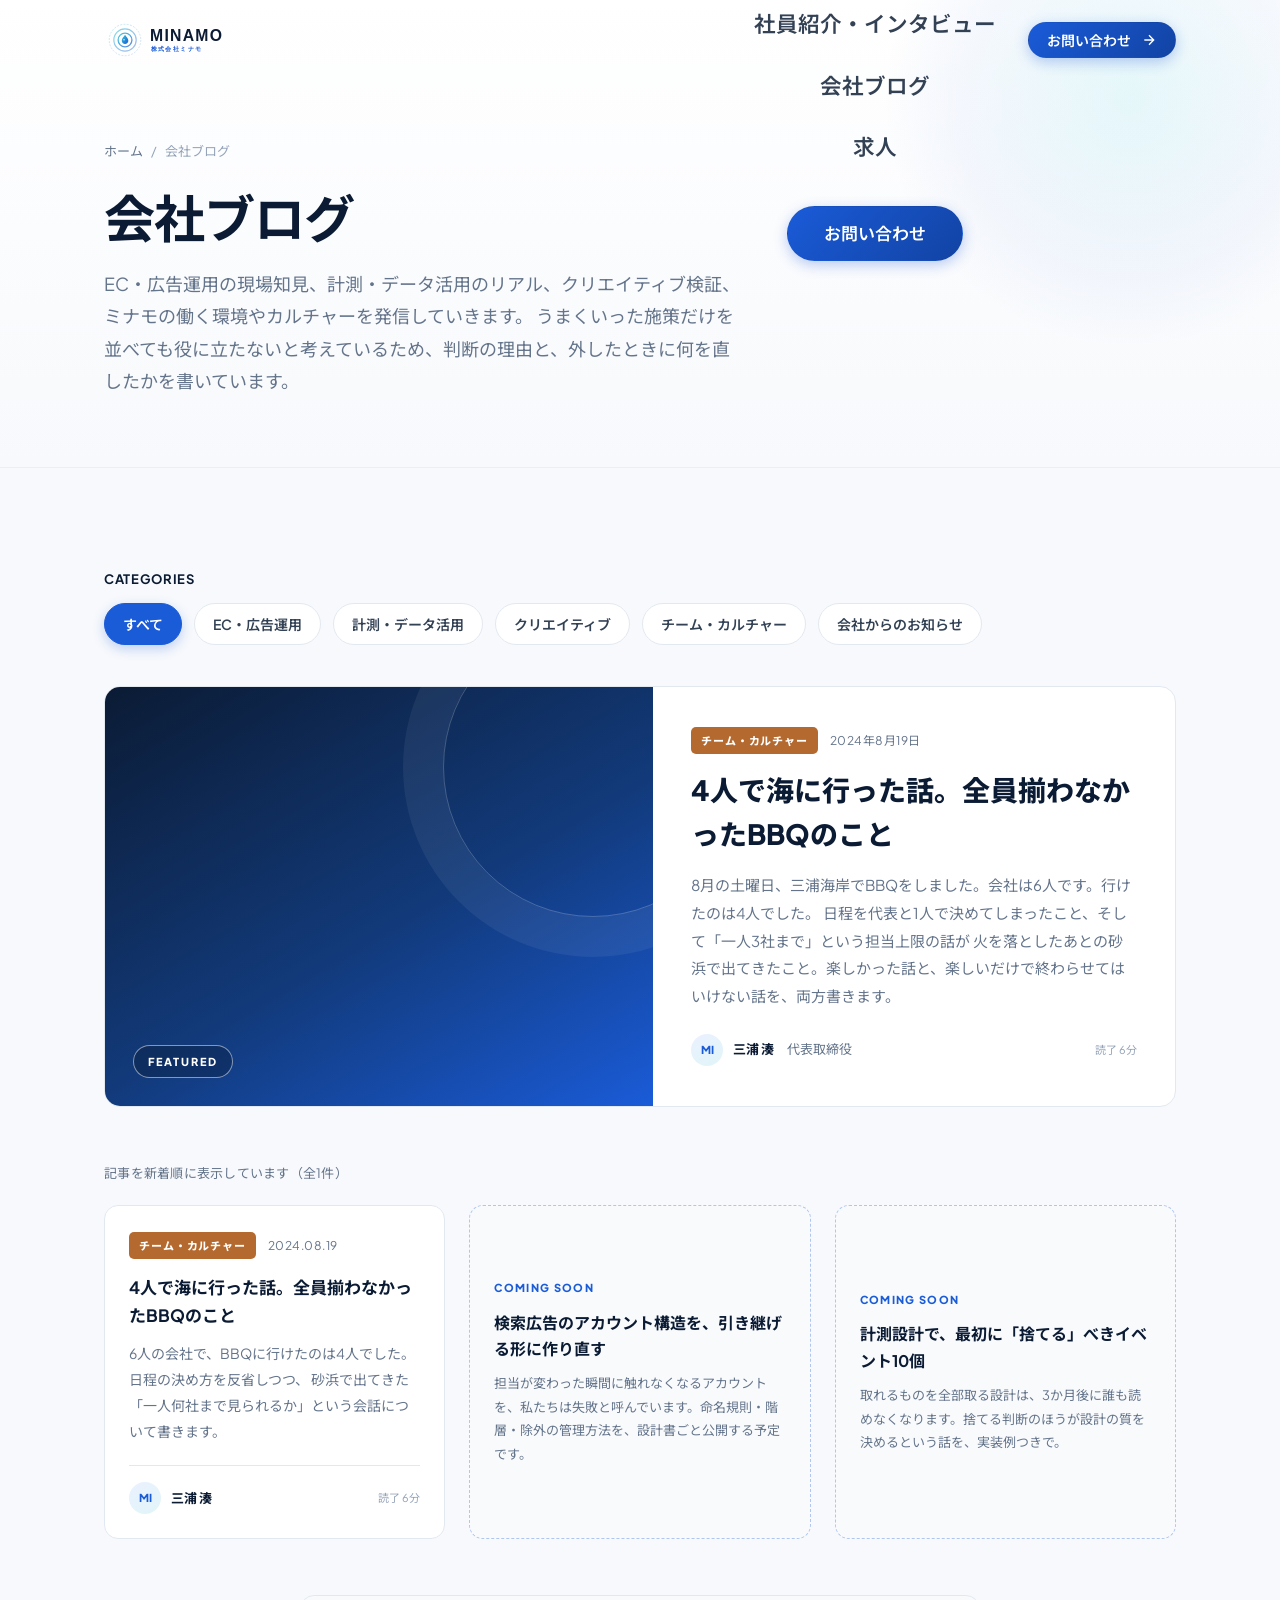
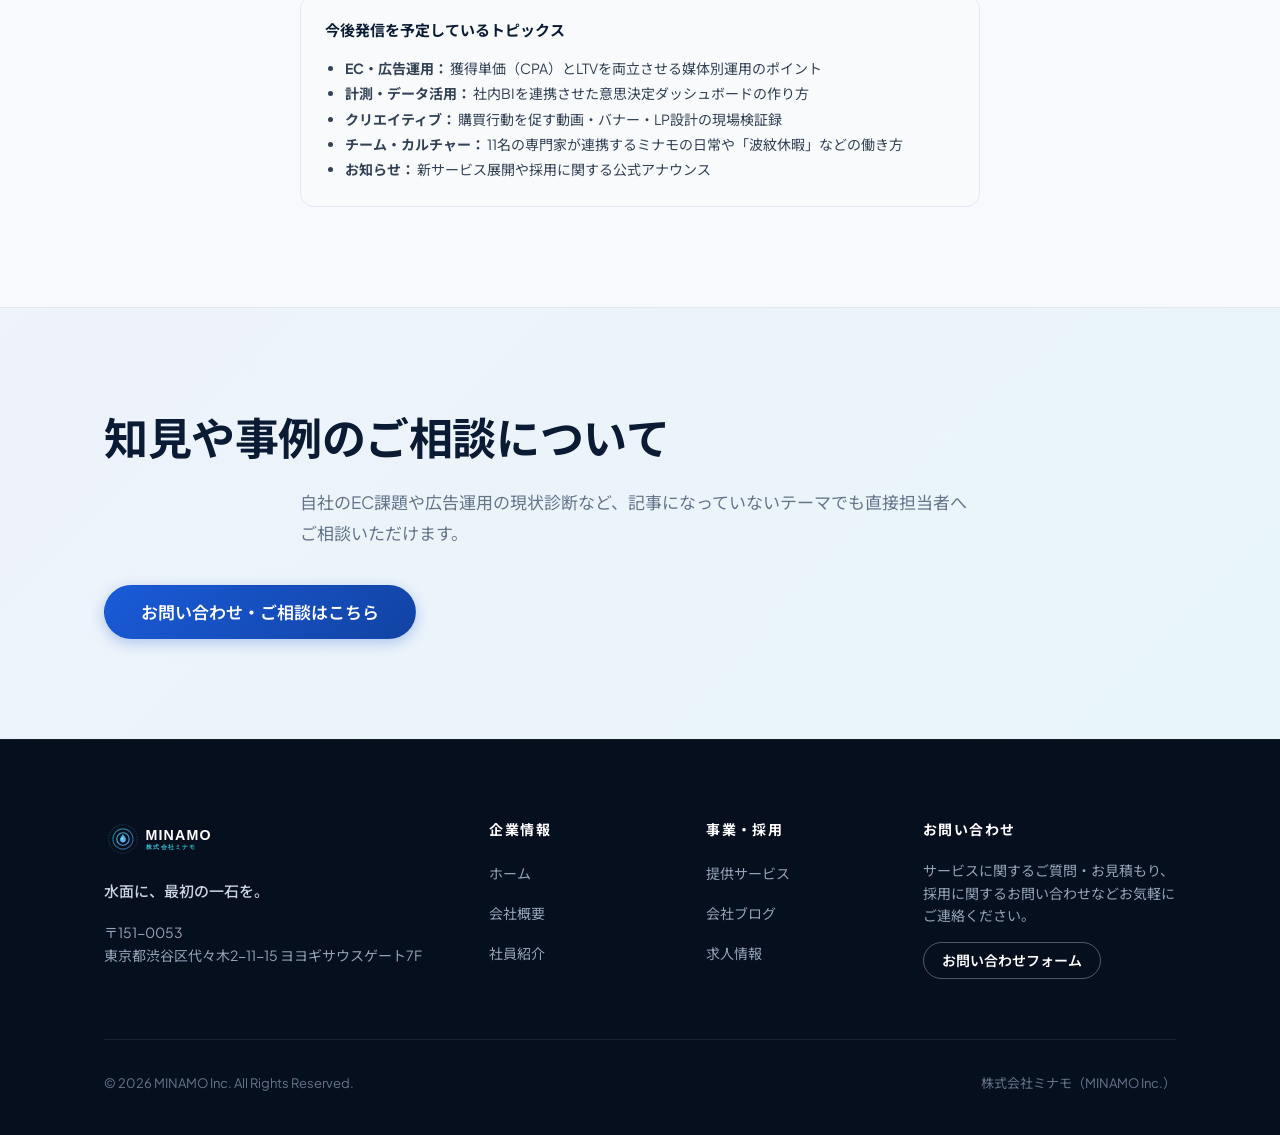
==== commit 9c0d9520: "blog.html を更新" ====
--- a/blog.html
+++ b/blog.html
@@ -147,14 +147,19 @@
         <img src="assets/images/logo.svg" alt="株式会社ミナモ MINAMO Inc.">
       </a>
       <nav class="nav-desktop" aria-label="メインナビゲーション">
-        <ul class="nav-links">
-          <li><a href="index.html" class="nav-link">ホーム</a></li>
-          <li><a href="company.html" class="nav-link">会社概要</a></li>
-          <li><a href="services.html" class="nav-link">提供サービス</a></li>
-          <li><a href="team.html" class="nav-link">社員紹介</a></li>
-          <li><a href="blog.html" class="nav-link active">会社ブログ</a></li>
-          <li><a href="careers.html" class="nav-link">求人</a></li>
-        </ul>
+        <!-- Output: html -->
+<!-- File: 全ページ共通 — mobile-nav-overlay の ul を差し替え -->
+<ul class="mobile-nav-links">
+  <li><a href="index.html" class="nav-link">ホーム</a></li>
+  <li><a href="company.html" class="nav-link">会社概要</a></li>
+  <li><a href="services.html" class="nav-link">提供サービス</a></li>
+  <li><a href="team.html" class="nav-link">社員紹介・インタビュー</a></li>
+  <li><a href="blog.html" class="nav-link">会社ブログ</a></li>
+  <li><a href="careers.html" class="nav-link">求人</a></li>
+  <li style="margin-top: 16px;">
+    <button class="btn btn-primary btn-lg" data-open-modal="contact">お問い合わせ</button>
+  </li>
+</ul>
         <div class="header-cta">
           <button class="btn btn-primary btn-sm" data-open-modal="contact">
             お問い合わせ
